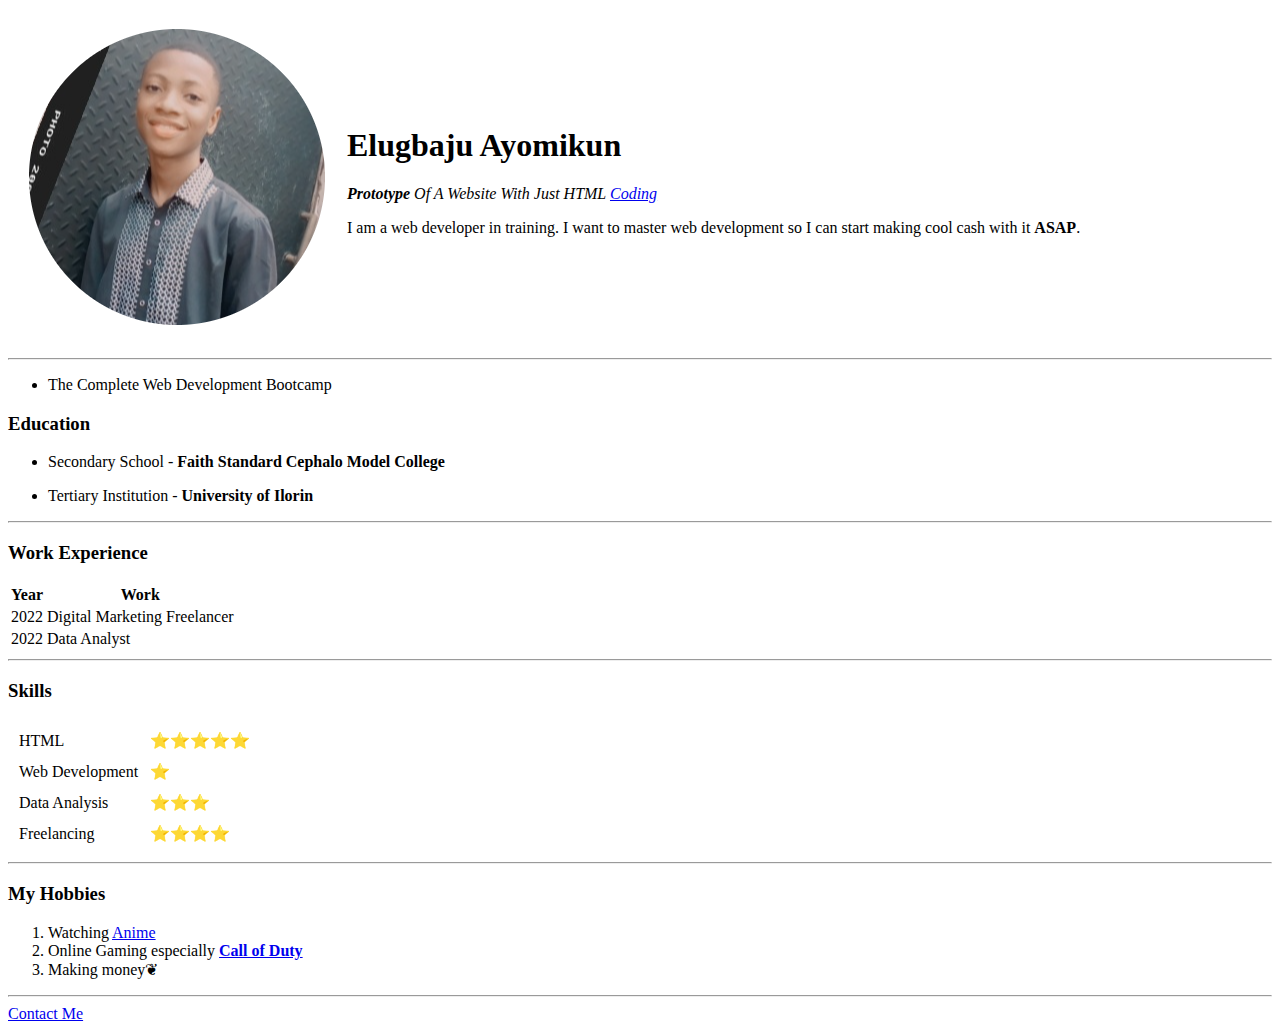
==== index.html @ c38bc2bd "Add initial cv website files" ====
<!DOCTYPE html>
<html lang="en" dir="ltr">
  <head>
    <meta charset="utf-8">
    <title>❦Ayomikun's Personal Site</title>
  </head>

  <body>
    <table cellspacing="20">
      <tr>
        <td><img src="Snapchat-1393749053-modified.png" alt=""></td>
        <td><h1>Elugbaju Ayomikun</h1>
  <p><em><strong>Prototype</strong> Of A Website With Just HTML <a href="https://www.hacksplaining.com/features">Coding</a></em></p>
  <p>I am a web developer in training. I want to master web development so I can start making cool cash with it <strong>ASAP</strong>.</p></td>
      </tr>
    </table>
<hr>
<ul>
  <li>The Complete Web Development Bootcamp</li>
</ul>
<h3>Education</h3>
<ul>
  <p><li>Secondary School - <strong>Faith Standard Cephalo Model College</strong></li></p>
  <p><li>Tertiary Institution - <strong>University of Ilorin</strong></li></p>
</ul>
<hr>
<h3>Work Experience</h3>
<table>
  <thead>
    <tr>
      <th>Year</th>
      <th>Work</th>
    </tr>
  </thead>
  <tbody>
    <tr>
      <td>2022</td>
      <td>Digital Marketing Freelancer</td>
    </tr>
    <tr>
      <td>2022</td>
      <td>Data Analyst</td>
    </tr>
  </tbody>
</table>
<hr>
<h3>Skills</h3>
<table cellspacing="10">
  <tr>
    <td>HTML</td>
    <td>⭐⭐⭐⭐⭐</td>
  </tr>
  <tr>
    <td>Web Development</td>
    <td>⭐</td>
  </tr>
  <tr>
    <td>Data Analysis</td>
    <td>⭐⭐⭐</td>
  </tr>
  <tr>
    <td>Freelancing</td>
    <td>⭐⭐⭐⭐</td>
  </tr>
</table>
<hr>
<h3>My Hobbies</h3>
<ol>
  <li>Watching <a href="https://www1.gogoanime.ee/">Anime</a></li>
  <li>Online Gaming especially <strong><a href="https://www.callofduty.com/">Call of Duty</a></strong></li>
  <li>Making money❦</li>
</ol>
<hr>
<a href="contact-me.html">Contact Me</a>
  </body>

</html>
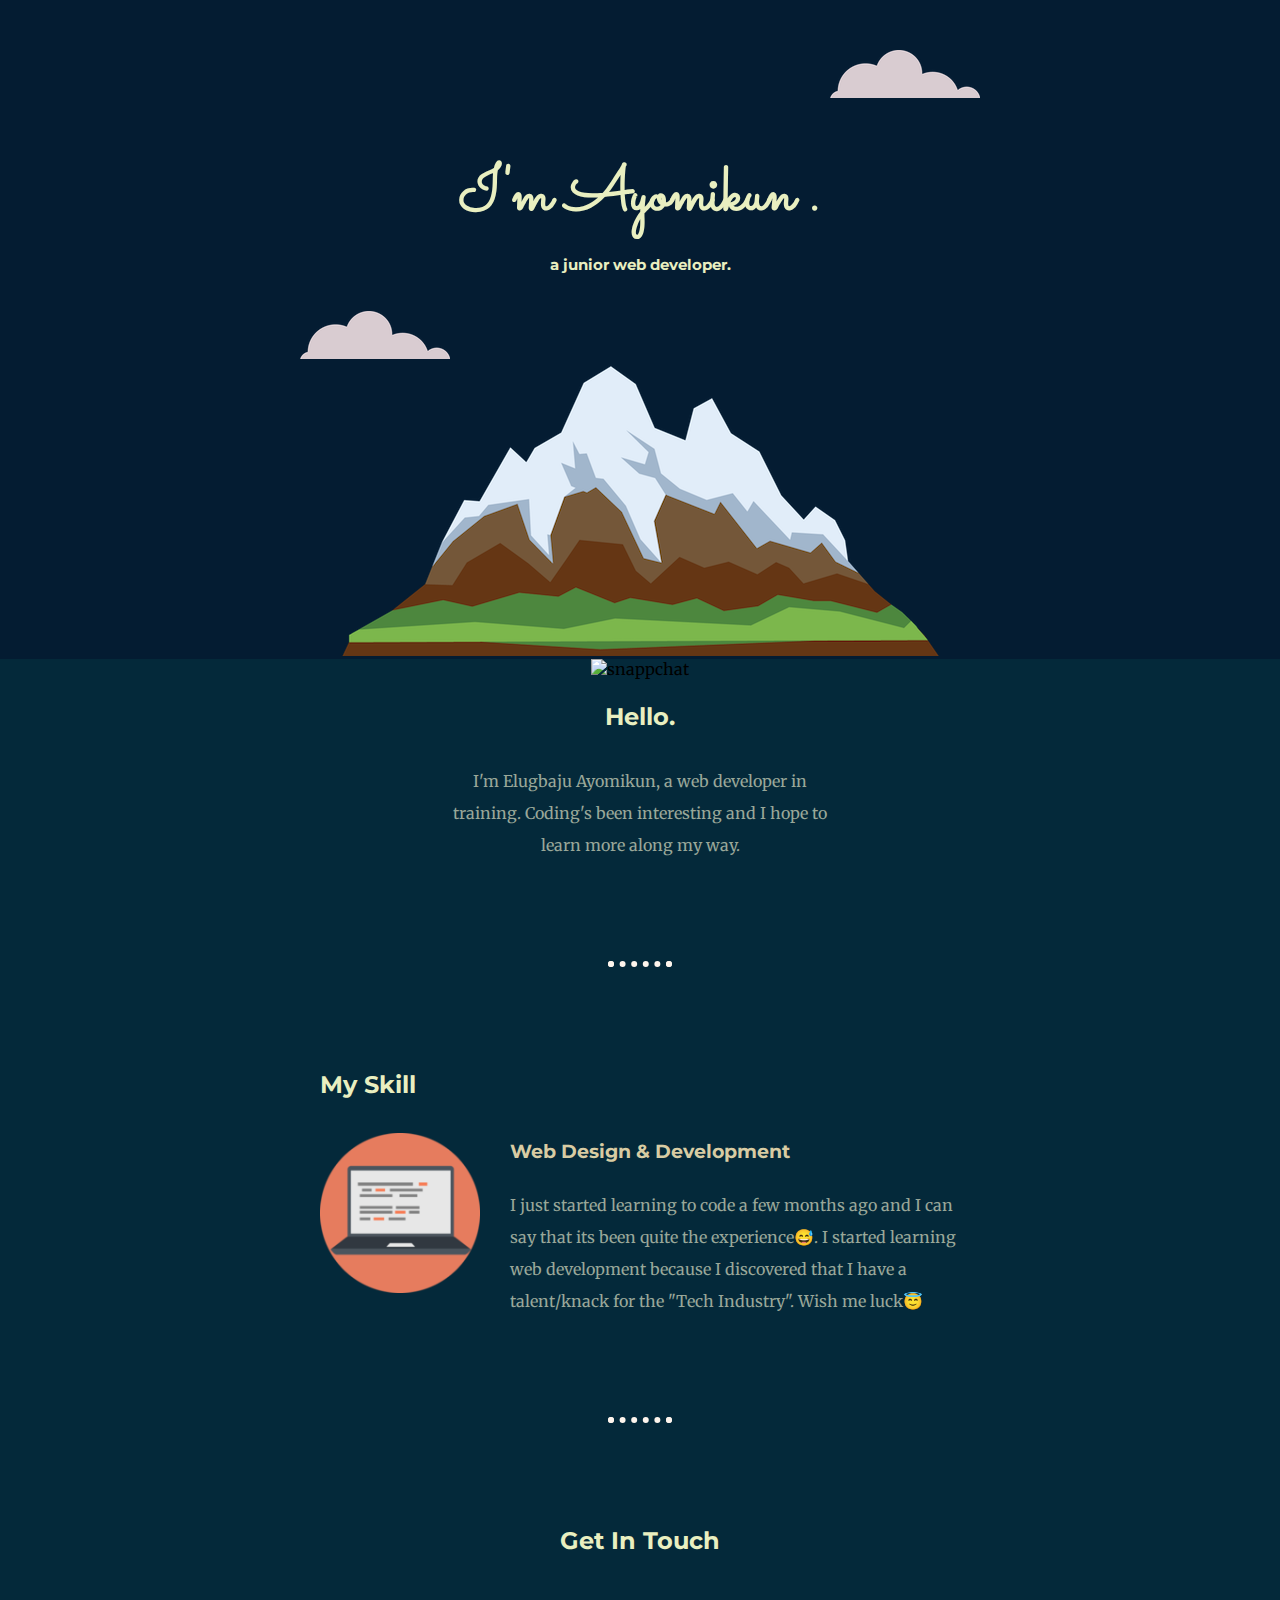
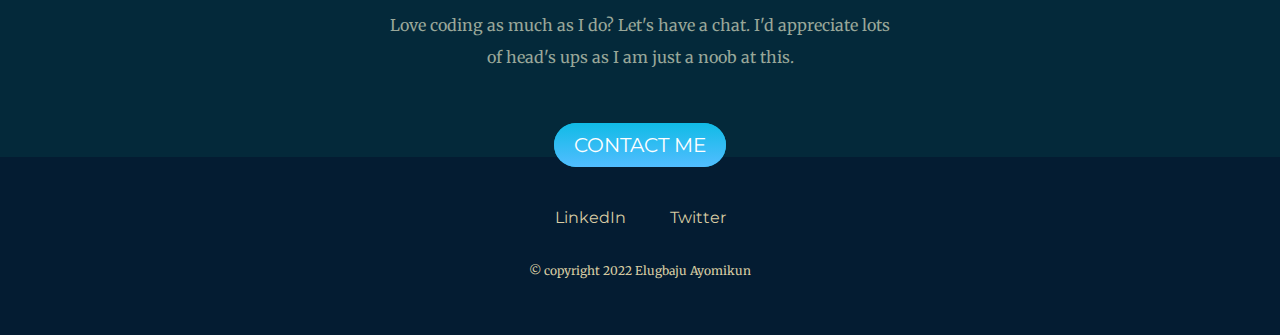
==== commit 00f841d4: "add css website files" ====
--- a/index.html
+++ b/index.html
@@ -2,76 +2,48 @@
 <html lang="en" dir="ltr">
   <head>
     <meta charset="utf-8">
-    <title>❦Ayomikun's Personal Site</title>
+    <title>Ayomikun Elugbaju</title>
+    <link rel="stylesheet" href="css/styles.css">
+    <link rel="icon" href="favicon.ico">
+    <link rel="preconnect" href="https://fonts.googleapis.com">
+<link rel="preconnect" href="https://fonts.gstatic.com" crossorigin>
+<link href="https://fonts.googleapis.com/css2?family=Merriweather:ital@1&family=Montserrat&family=Sacramento&display=swap" rel="stylesheet">
   </head>
+  <body>
+<div class="top-container">
+  <img class="top-cloud" src="images/cloud.png" alt="cloud">
+  <h1>I'm Ayomikun .</h1>
+  <h2>a  junior  web  developer.</h2>
+  <img class="bottom-cloud" src="images/cloud.png" alt="cloud">
+  <img src="images/mountain.png" alt="mountain">
+</div>
 
-  <body>
-    <table cellspacing="20">
-      <tr>
-        <td><img src="Snapchat-1393749053-modified.png" alt=""></td>
-        <td><h1>Elugbaju Ayomikun</h1>
-  <p><em><strong>Prototype</strong> Of A Website With Just HTML <a href="https://www.hacksplaining.com/features">Coding</a></em></p>
-  <p>I am a web developer in training. I want to master web development so I can start making cool cash with it <strong>ASAP</strong>.</p></td>
-      </tr>
-    </table>
-<hr>
-<ul>
-  <li>The Complete Web Development Bootcamp</li>
-</ul>
-<h3>Education</h3>
-<ul>
-  <p><li>Secondary School - <strong>Faith Standard Cephalo Model College</strong></li></p>
-  <p><li>Tertiary Institution - <strong>University of Ilorin</strong></li></p>
-</ul>
-<hr>
-<h3>Work Experience</h3>
-<table>
-  <thead>
-    <tr>
-      <th>Year</th>
-      <th>Work</th>
-    </tr>
-  </thead>
-  <tbody>
-    <tr>
-      <td>2022</td>
-      <td>Digital Marketing Freelancer</td>
-    </tr>
-    <tr>
-      <td>2022</td>
-      <td>Data Analyst</td>
-    </tr>
-  </tbody>
-</table>
-<hr>
-<h3>Skills</h3>
-<table cellspacing="10">
-  <tr>
-    <td>HTML</td>
-    <td>⭐⭐⭐⭐⭐</td>
-  </tr>
-  <tr>
-    <td>Web Development</td>
-    <td>⭐</td>
-  </tr>
-  <tr>
-    <td>Data Analysis</td>
-    <td>⭐⭐⭐</td>
-  </tr>
-  <tr>
-    <td>Freelancing</td>
-    <td>⭐⭐⭐⭐</td>
-  </tr>
-</table>
-<hr>
-<h3>My Hobbies</h3>
-<ol>
-  <li>Watching <a href="https://www1.gogoanime.ee/">Anime</a></li>
-  <li>Online Gaming especially <strong><a href="https://www.callofduty.com/">Call of Duty</a></strong></li>
-  <li>Making money❦</li>
-</ol>
-<hr>
-<a href="contact-me.html">Contact Me</a>
+
+<div class="middle-section">
+  <div class="profile">
+    <img src="images/snapchat-modified (1).png" alt="snappchat">
+    <h2>Hello.</h2>
+    <p class="intro">I'm Elugbaju Ayomikun, a web developer in training. Coding's been interesting and I hope to learn more along my way.</p>
+  </div>
+  <hr>
+  <div class="skills">
+    <h2>My Skill</h2>
+    <img class="computer" src="images/computer.png" alt="">
+    <h3>Web Design & Development</h3>
+    <p>I just started learning to code a few months ago and I can say that its been quite the experience😅. I started learning web development because I discovered that I have a talent/knack for the "Tech Industry". Wish me luck😇</p>
+  </div>
+  <hr>
+  <div class="contact-me">
+    <h2>Get In Touch</h2>
+    <p class="con">Love coding as much as I do? Let's have a chat. I'd appreciate lots of head's ups as I am just a noob at this.</p>
+    <a class="btn" href="mailto:elugbajuayomikun67@gmail.com">CONTACT ME</a>
+  </div>
+</div>
+
+<div class="bottom-section">
+  <a class="footer-link" href="https://www.linkedin.com">LinkedIn</a>
+  <a class="footer-link" href="https://www.twitter.com">Twitter</a>
+  <p class="copy">© copyright 2022 Elugbaju Ayomikun</p>
+</div>
   </body>
-
 </html>
--- a/css/styles.css
+++ b/css/styles.css
@@ -0,0 +1,129 @@
+body {
+  font-family: 'Merriweather', serif;
+  margin: 0;
+  text-align: center;
+}
+
+h1 {
+  margin-bottom: 0px;
+  margin-top: 50px;
+  font-family: 'Sacramento', cursive;
+  font-size: 63px;
+  color: #E9EFC0;
+}
+
+.intro {
+  width: 30%;
+  margin: auto;
+}
+
+p {
+  color: #99A799;
+  line-height: 2;
+}
+
+hr {
+  border: dotted #FEF5ED 6px;
+  border-bottom: none;
+  width: 4%;
+  margin: 100px auto;
+}
+
+h2 {
+  font-family: 'Montserrat', sans-serif;
+  color: #E9EFC0;
+  padding-bottom: 10px;
+  line-height: 1.5;
+}
+
+h3 {
+  font-family: 'Montserrat', sans-serif;
+  color: #D8CCA3;
+}
+
+a {
+  color: #D8CCA3;
+  margin: 10px 20px;
+  font-family: 'Montserrat', sans-serif;
+  text-decoration: none;
+}
+
+.copy {
+  color: #D8CCA3;
+  font-size: 0.75rem;
+  padding: 20px 0;
+}
+
+.skills {
+  width: 50%;
+  margin: 100px auto;
+  text-align: left;
+  line-height: 2;
+}
+
+.top-container {
+  background-color: #041C32;
+  position: relative;
+  padding-top: 100px;
+  font-size: 10px;
+}
+
+.computer {
+  width: 25%;
+  float: left;
+  margin-right: 30px;
+}
+
+.middle-section {
+padding: 100px auto;
+background-color: #04293A;
+}
+
+.bottom-section {
+  background-color: #041C32;
+  padding: 50px 0 20px;
+}
+
+.bottom-cloud {
+  position: absolute;
+  left: 300px;
+  bottom: 300px;
+}
+
+.top-cloud {
+  position: absolute;
+  right: 300px;
+  top: 50px;
+}
+
+.con {
+  width: 40%;
+  margin: 40px auto 60px;
+}
+
+.btn {
+  background: #10bbe6;
+  background-image: -webkit-linear-gradient(top, #10bbe6, #52bdff);
+  background-image: -moz-linear-gradient(top, #10bbe6, #52bdff);
+  background-image: -ms-linear-gradient(top, #10bbe6, #52bdff);
+  background-image: -o-linear-gradient(top, #10bbe6, #52bdff);
+  background-image: linear-gradient(to bottom, #10bbe6, #52bdff);
+  -webkit-border-radius: 28;
+  -moz-border-radius: 28;
+  border-radius: 28px;
+  font-family: 'Montserrat', sans-serif;
+  color: #ffffff;
+  font-size: 20px;
+  padding: 10px 20px 10px 20px;
+  text-decoration: none;
+}
+
+.btn:hover {
+  background: #10bbe6;
+  background-image: -webkit-linear-gradient(top, #10bbe6, #f7db6b);
+  background-image: -moz-linear-gradient(top, #10bbe6, #f7db6b);
+  background-image: -ms-linear-gradient(top, #10bbe6, #f7db6b);
+  background-image: -o-linear-gradient(top, #10bbe6, #f7db6b);
+  background-image: linear-gradient(to bottom, #10bbe6, #f7db6b);
+  text-decoration: none;
+}
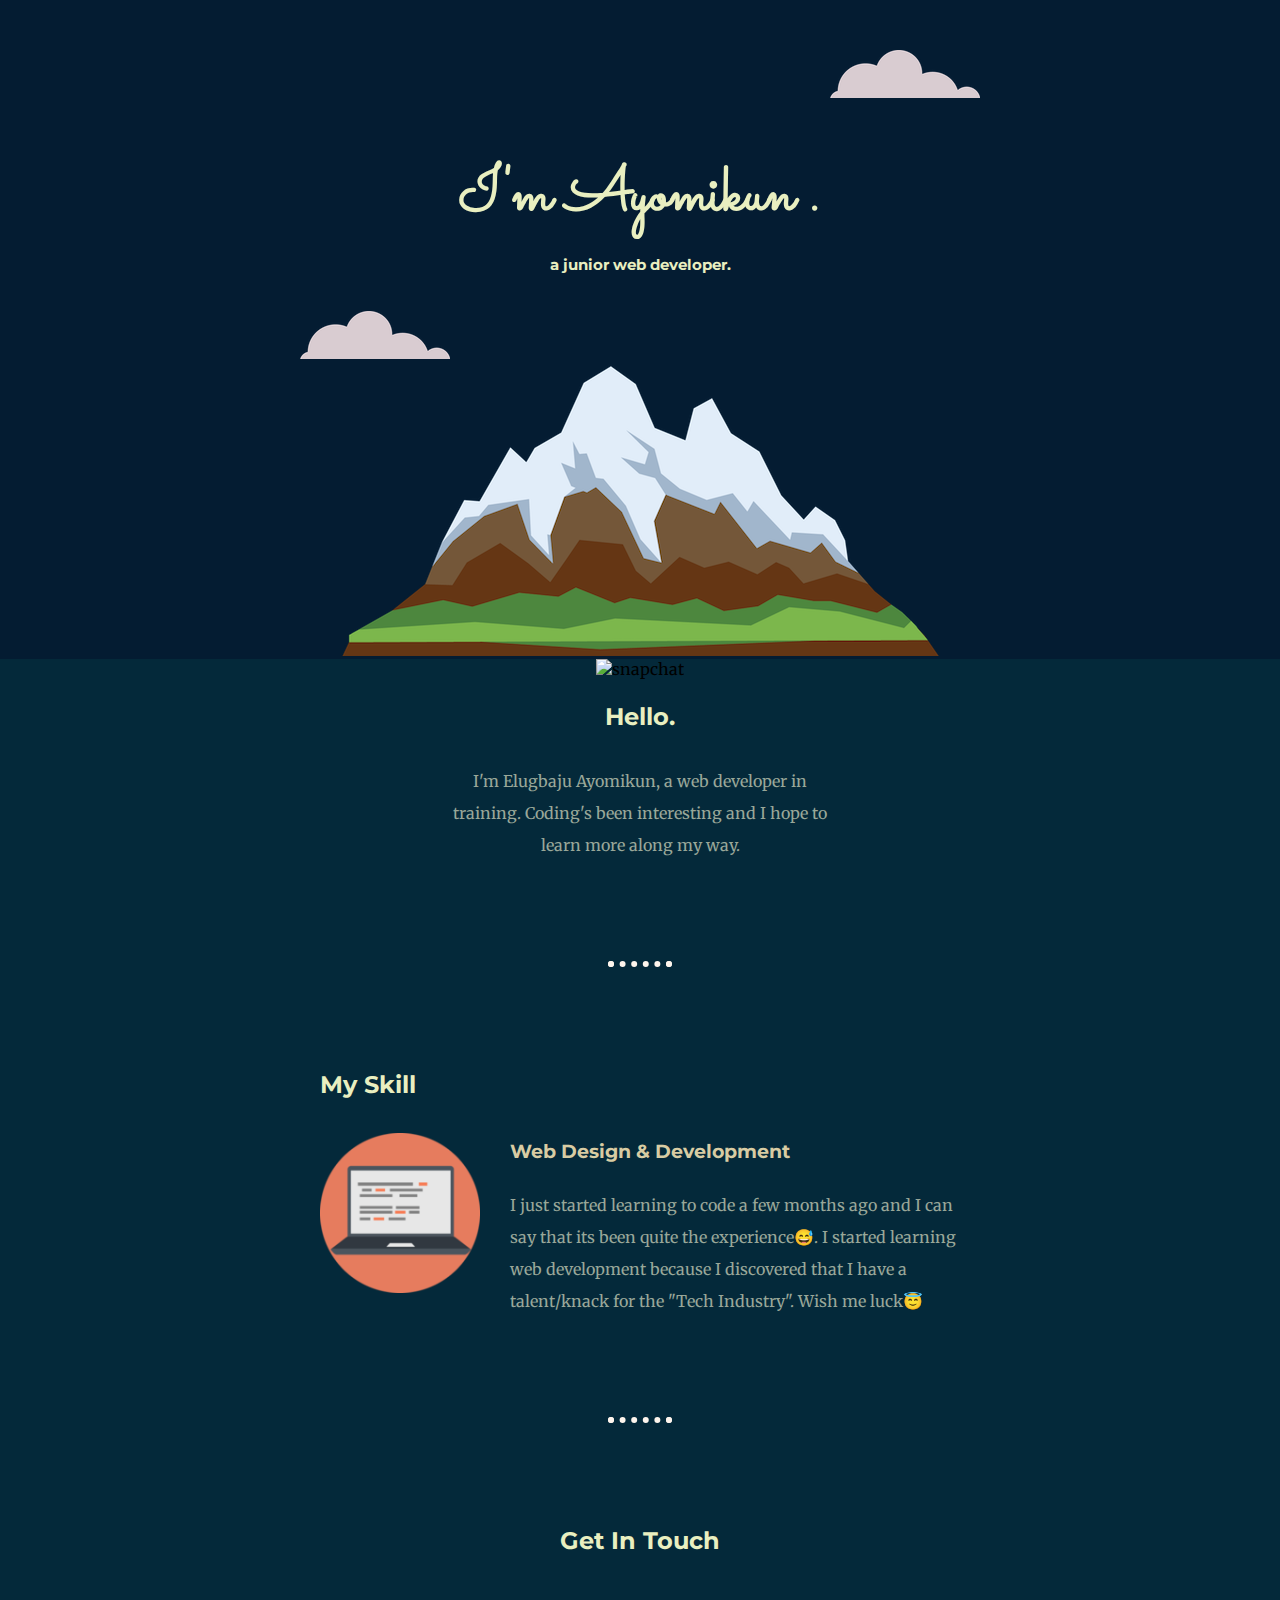
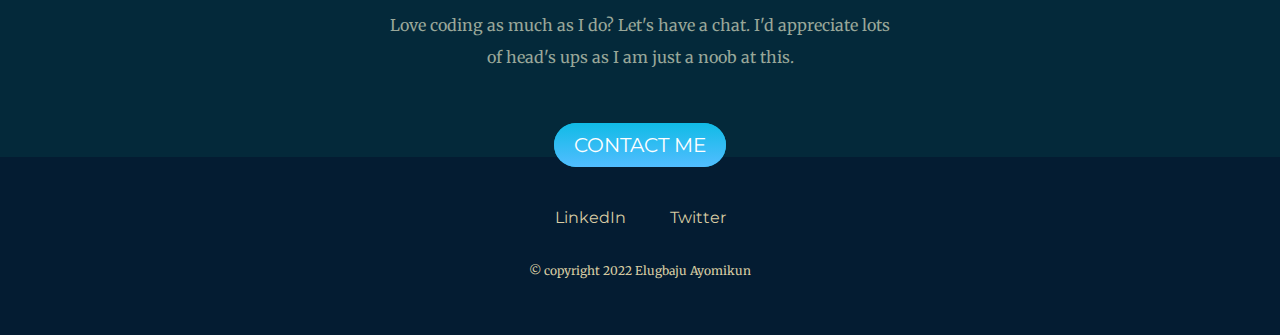
==== commit 17f1e845: "css files" ====
--- a/index.html
+++ b/index.html
@@ -21,7 +21,7 @@
 
 <div class="middle-section">
   <div class="profile">
-    <img src="images/snapchat-modified (1).png" alt="snappchat">
+    <img src="images/snapchat.png" alt="snapchat">
     <h2>Hello.</h2>
     <p class="intro">I'm Elugbaju Ayomikun, a web developer in training. Coding's been interesting and I hope to learn more along my way.</p>
   </div>
